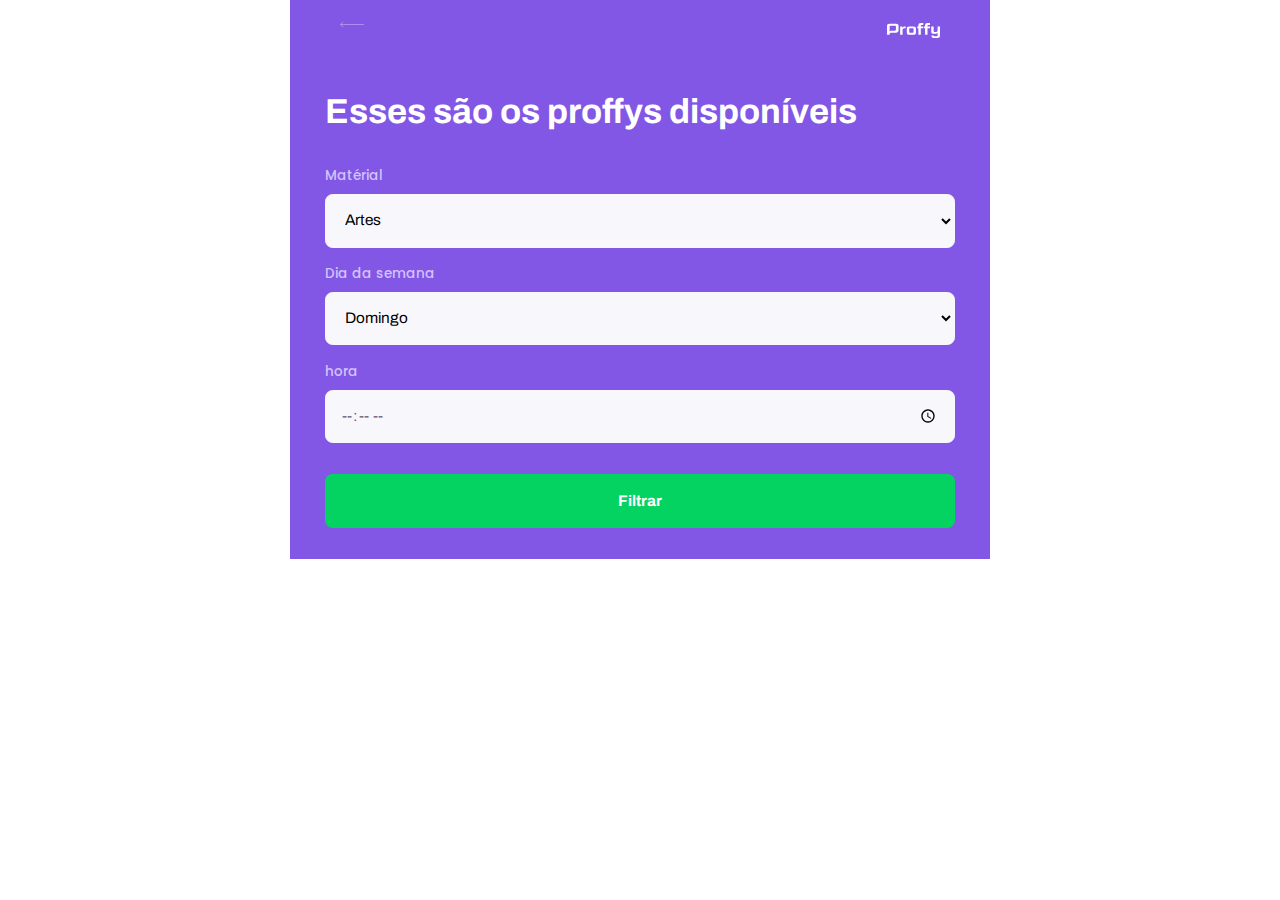
==== study.html @ 535b3f05 "Aula 2 ..." ====
<!DOCTYPE html>
<html lang="pt-BR">

<head>
    <meta charset="UTF-8">
    <meta http-equiv="X-UA-Compatible" content="IE=edge">
    <meta name="viewport" content="width=device-width, initial-scale=1.0">



    <title>Proffy | Sua plataforma de estudo online</title>
    <link rel="stylesheet" href="styles/partials/main.css">
    <link rel="stylesheet" href="styles/partials/page-study.css">
    <link rel="preconnect" href="https://fonts.gstatic.com">
    <link href="https://fonts.googleapis.com/css2?family=Archivo:wght@400;700&family=Poppins:wght@400;600&display=swap"
        rel="stylesheet">

</head>

<body id="page-study">

    <div id="container">
        <header class="page-header">
            <div class="top-bar-container">
                <a href="/">
                    <img src="images/icons/back.svg" alt="Voltar">
                </a>
                <img src="images/logo.svg" alt="Proffy">
            </div>

            <div class="header-content">
                <strong>Esses são os proffys disponíveis</strong>
                <form id="search-teachers" action="">
                    <div class="select-block">
                        <label for="subject">Matérial</label>
                        <select name="subject" id="subject">
                            <option value="" disabled="" hidden="">Selecione uma opção</option>
                            <option value="1">Artes</option>
                            <option value="2">Biologia</option>
                            <option value="3">Ciências</option>
                            <option value="4">Educação Fisica</option>
                            <option value="5">Física</option>
                            <option value="6">Geografia</option>
                            <option value="7">Historia</option>
                            <option value="8">Matemática</option>
                            <option value="9">Português</option>
                            <option value="10">Química</option>
                        </select>




                    </div>

                    <div class="select-block">
                        <label for="weekday">Dia da semana</label>
                        <select name="weekday" id="weekday">
                            <option value="" disabled="" hidden="">Selecione uma opção</option>
                            <option value="0">Domingo</option>
                            <option value="1">Segunda-feira</option>
                            <option value="2">Terça_feira</option>
                            <option value="3">Quarta-feira</option>
                            <option value="4">Quinta-feira</option>
                            <option value="5">Sexta-feira</option>
                            <option value="6">Sabado</option>
                        </select>



                    </div>

                    <div class="input-block">
                        <label for="time">hora</label>
                        <input name="time" id="time" type="time">
                    </div>

                    <button type="submit">Filtrar</button>
                </form>
            </div>
        </header>

    </div>






</body>

</html>
---- styles/partials/main.css ----
:root {
    --color-background: #F0F0F7;
    --color-primary-lighter: #9871F5;
    --color-primary-light: #916BEA;
    --color-primary: #8257E5;
    --color-primary-dark: #774DD6;
    --color-primary-darker: #6842c2;
    --color-secondary: #04D361;
    --color-secondary-dark: #04BF58;
    --color-title-in-primary: #FFFFFF;
    --color-text-in-primary: #D4C2FF;
    --color-text-title: #32264D;
    --color-text-complement: #9C98A6;
    --color-text-base: #6A6180;
    --color-line-in-white: #E6E6F0;
    --color-input-background: #F8F8FC;
    --color-button-text: #FFFFFF;
    --color-box-base: #FFFFFF;
    --color-box-footer: #FAFAFC;
    --color-small-info: #C1BCCC;
    /* tamanho da fonte padrão: 16px - 100% - 1rem*/
    font-size: 60%; 
}

 * {
    margin: 0;
    padding: 0;
    box-sizing: border-box;
    
}

html, body {
    height: 100vh;
}

body {
    background-color: var(--color-backgroundcolor);
    display: flex;
    align-items: center;
    justify-content: center;

}

body, input, button, textarea {
    font: 500 1.6rem Poppins;
    color: var(--color-text-base);
}

#container {
    width: 90vw; /*manter o conteudo da pagina a 90vw de 100vw*/
    max-width: 700px; /* maxima largura*/
}

@media (min-width: 700px) {
    :root {
        font-size: 62.5;
    }
}
---- styles/partials/page-study.css ----
#page-study #container{
    width: 100vw;
    height: 100vh;
}

.page-header {
    background-color: var(--color-primary);

    display: flex;
    flex-direction:column;

}

.page-header .top-bar-container {
    width: 90%;
    margin: 0 auto;

    display: flex;
    align-items: center;
    justify-content: space-between;

    padding: 1.6rem

}

.page-header .top-bar-container a {
    height: 3.2rem;
    transition: opacity 0.2s;
}

.page-header .top-bar-container a:hover {
    opacity: 0.6;
}

.page-header .top-bar-container img {
    height:1.6rem;
}

.page-header .header-content {
    width: 90%;
    margin: 3.2rem auto;
}

.page-header .header-content strong {
    font: 700 3.6rem Archivo;
    line-height: 4.2rem;
    color: var(--color-title-in-primary)
}

#search-teachers {
    margin-top: 3.2rem;
}

#search-teachers label {
    color: var(--color-text-in-primary);
}

#search-teachers .select-block {
    margin-bottom: 1.4rem;
}

#search-teachers button {
    width:100%;
    height:5.6rem;
    background: var(--color-secondary);
    color: var(--color-button-text);
    border: 0;
    border-radius: 0.8rem;
    cursor: pointer;
    font: 700 1.6rem Archivo;
    display: flex;
    align-items: center;
    justify-content: center;
    transition: background 0.2s;
    margin-top: 3.2rem;
}

#search-teachers button:hover {
    background: var(--color-secondary-dark);
}

.select-block label, .input-block label {
    font-size:1.4rem;
    color: var(--color-text-complement);
}

.input-block input, .select-block select{
    width: 100%;
    height: 5.6rem;
    margin-top: 0.8rem;
    border-radius: 0.8rem;
    background: var(--color-input-background);
    border: 1px solid var(--color-input-background);
    outline: 0;
    padding: 0 1.6rem;
    font: 1.6rem Archivo;
}

.input-block {
    position: relative;
}
.input-block:focus-within::after {
    content: "";
    width: calc(100% -3.2rem);
    height: 2px;
    background-color: var(--color-primary-light);
    position: absolute;
    left: 1.6rem;
    bottom: 0px;
}
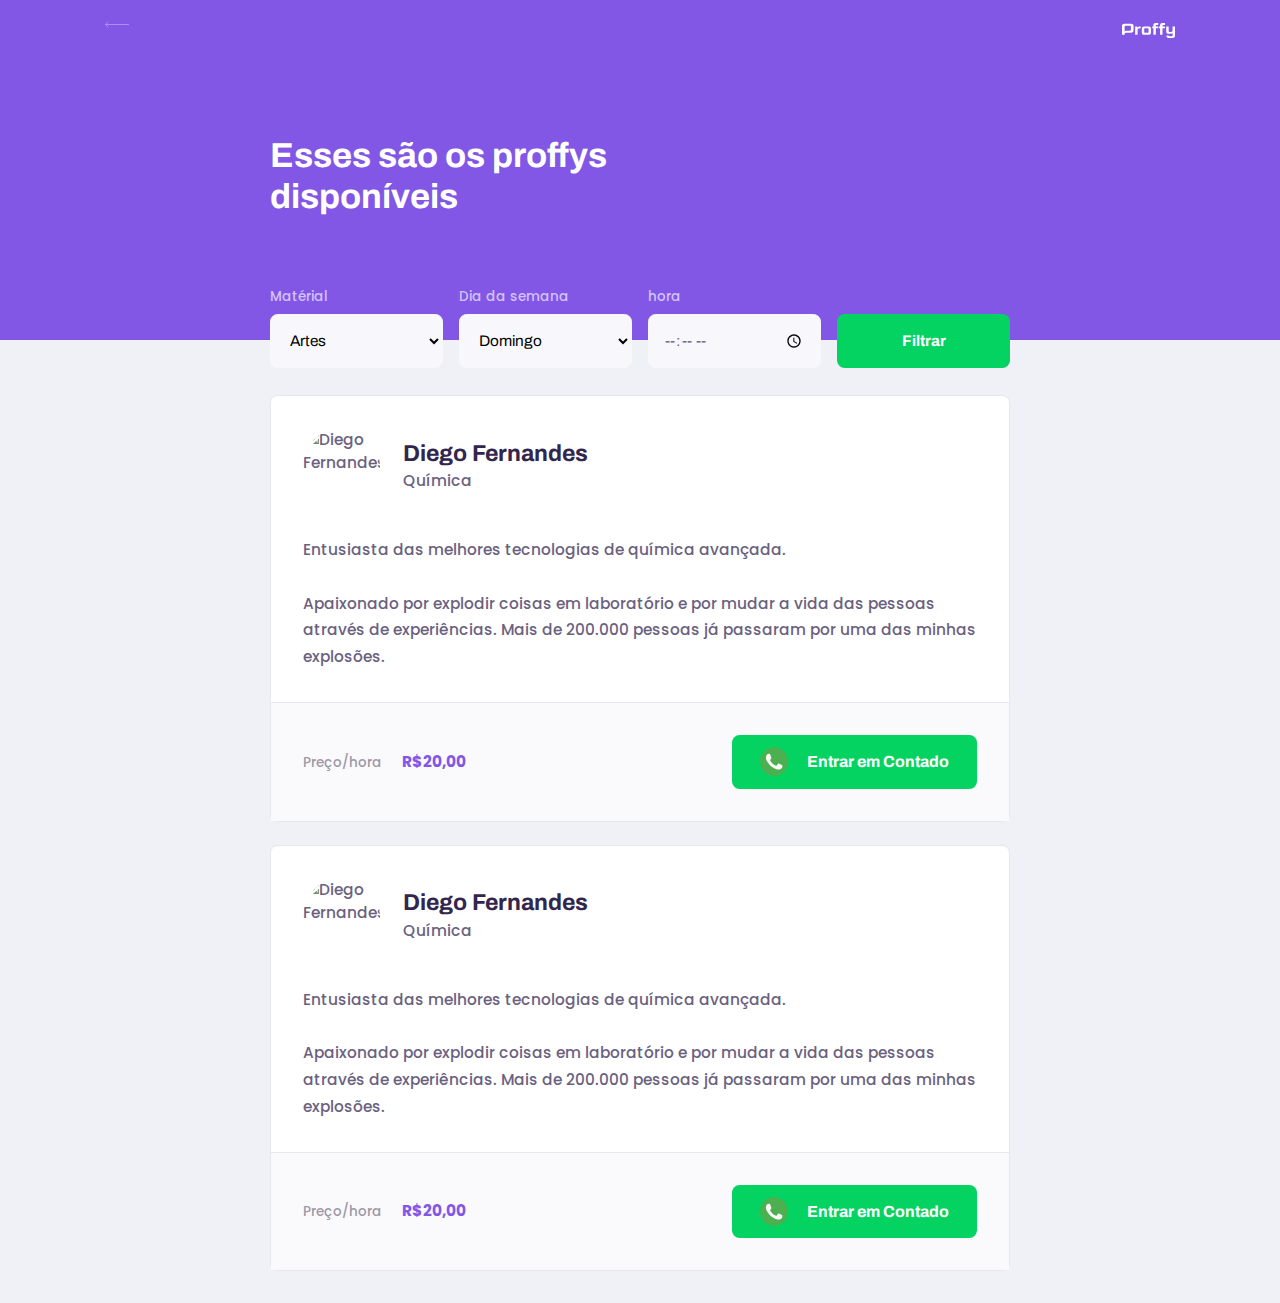
==== commit 6c9d8b08: "Fim da 2° Aula." ====
--- a/study.html
+++ b/study.html
@@ -79,6 +79,57 @@
             </div>
         </header>
 
+        <main>
+            <article class="teacher-item">
+                <header>
+                    <img 
+                        src="https://avatars2.githubusercontent.com/u/2254731?s=460&amp;u=0ba16a79456c2f250e7579cb388fa18c5c2d7d65&amp;v=4" 
+                        alt="Diego Fernandes">
+
+                        <div>
+                            <strong>Diego Fernandes</strong>
+                            <span>Química</span>
+                        </div>
+                </header>
+                <p>
+                    Entusiasta das melhores tecnologias de química avançada.<br><br>Apaixonado por explodir coisas em laboratório e por mudar a vida das pessoas através de experiências. Mais de 200.000 pessoas já passaram por uma das minhas explosões.
+                </p>
+
+                <footer>
+                    <p>Preço/hora <strong>R$20,00</strong>
+                    </p>
+                    <button type="button"><img src="images/icons/whatsapp.svg" alt="Whatsaap">Entrar em Contado
+                    </button>
+                </footer>
+
+            </article>
+
+            <article class="teacher-item">
+                <header>
+                    <img 
+                        src="https://avatars2.githubusercontent.com/u/2254731?s=460&amp;u=0ba16a79456c2f250e7579cb388fa18c5c2d7d65&amp;v=4" 
+                        alt="Diego Fernandes">
+
+                        <div>
+                            <strong>Diego Fernandes</strong>
+                            <span>Química</span>
+                        </div>
+                </header>
+                <p>
+                    Entusiasta das melhores tecnologias de química avançada.<br><br>Apaixonado por explodir coisas em laboratório e por mudar a vida das pessoas através de experiências. Mais de 200.000 pessoas já passaram por uma das minhas explosões.
+                </p>
+
+                <footer>
+                    <p>Preço/hora <strong>R$20,00</strong>
+                    </p>
+                    <button type="button"><img src="images/icons/whatsapp.svg" alt="Whatsaap">Entrar em Contado
+                    </button>
+                </footer>
+
+            </article>
+
+        </main>
+
     </div>
 
 
--- a/styles/partials/main.css
+++ b/styles/partials/main.css
@@ -34,7 +34,7 @@
 }
 
 body {
-    background-color: var(--color-backgroundcolor);
+    background-color: var(--color-background);
     display: flex;
     align-items: center;
     justify-content: center;
--- a/styles/partials/page-study.css
+++ b/styles/partials/page-study.css
@@ -39,6 +39,7 @@
 .page-header .header-content {
     width: 90%;
     margin: 3.2rem auto;
+    position: relative;
 }
 
 .page-header .header-content strong {
@@ -109,3 +110,180 @@
     bottom: 0px;
 }
     
+#page-study main {
+    margin: 3.2rem;
+    width: 90%
+}
+
+.teacher-item {
+    background-color: var(--color-box-base);
+    border: 1px solid var(--color-line-in-white);
+    border-radius: 0.8rem;
+    margin-top: 2.4rem;
+}
+
+.teacher-item header {
+    padding: 3.2rem 2rem;
+    display:flex;
+    align-items: center;
+
+}
+
+.teacher-item img {
+    width: 8rem;
+    height: 8rem;
+    border-radius: 50%;
+}
+
+.teacher-item header div {
+    margin-left: 2.4rem;
+}
+
+.teacher-item header div strong {
+    font: 700 2.4rem Archivo;
+    display: block;
+    color: var(--color-text-title);
+
+}
+
+.teacher-item header div span {
+    font-size: 1.6rem;
+    display: block;
+    margin-top: .4rem;
+}
+
+.teacher-item > p {
+    padding: 0 2rem;
+    font-size: 1.6rem;
+    line-height: 2.8rem;
+}
+
+.teacher-item footer {
+    padding: 3.2rem 2rem;
+    background-color: var(--color-box-footer);
+    border-top: 1px solid var(--color-line-in-white);
+    margin-top: 3.2rem;
+
+    display: flex;
+    align-items: center;
+    justify-content: space-between;
+}
+
+.teacher-item footer p {
+    font-size: 1.4rem;
+    line-height: 2.4rem;
+    color: var(--color-text-complement);
+
+}
+
+.teacher-item footer strong {
+    font-size: 1.6rem;
+    color: var(--color-primary);
+    display: block;
+}
+
+.teacher-item footer button {
+    width: 20rem;
+    height: 5.6rem;
+    background-color: var(--color-secondary);
+    color: var(--color-button-text);
+    border: 0;
+    border-radius: 0.8rem;
+    cursor: pointer;
+    font: 700 1.4rem Archivo;
+
+
+    display:flex;
+    align-items: center;
+    justify-content: center;
+
+    text-decoration: none;
+
+    transition: background 0.2s; 
+    margin-left: 1.6rem;
+
+
+}
+
+.teacher-item footer button:hover {
+    background: var(--color-secondary-dark);
+
+}
+
+.teacher-item footer img {
+    width: 3rem;
+    height: 3rem;
+    margin-right: 2rem;
+}
+
+@media (min-width: 700px) {
+    #page-study #container {
+        max-width: 100vw; 
+    }
+}
+
+    .page-header {
+        height: 340px;
+    }
+
+    .page-header .top-bar-container {
+        max-width: 1100px;
+    }
+
+    .page-header .header-content {
+        max-width: 740px;
+
+        margin: 0 auto;
+        
+        flex: 1 1;
+        padding-bottom: 48px;
+        display: flex;
+        flex-direction: column;
+        justify-content: center;
+
+    }
+
+    .page-header .header-content strong {
+        max-width: 350px;
+    }
+
+    .teacher-item header,
+    .teacher-item footer {
+        padding: 32px;
+    }
+
+    #search-teachers {
+        display:grid;
+        grid-template-columns: repeat(4, 1fr);
+        gap: 16px;
+        position: absolute;
+        bottom: -28px;
+    }
+
+    #page-study main {
+        padding: 32px 0;
+        max-width: 740px;
+        margin: 0 auto;
+
+    }
+    
+    #search-teachers .select-block {
+        margin-bottom: 0;
+
+    }
+
+    .teacher-item > p {
+        padding: 0 32px;
+    }
+
+    .teacher-item footer p strong {
+        display: initial;
+        margin-left: 16px;
+    }
+
+    .teacher-item footer button {
+        width: 245px;
+        font-size: 16px;
+        justify-content: center;
+    }
+
